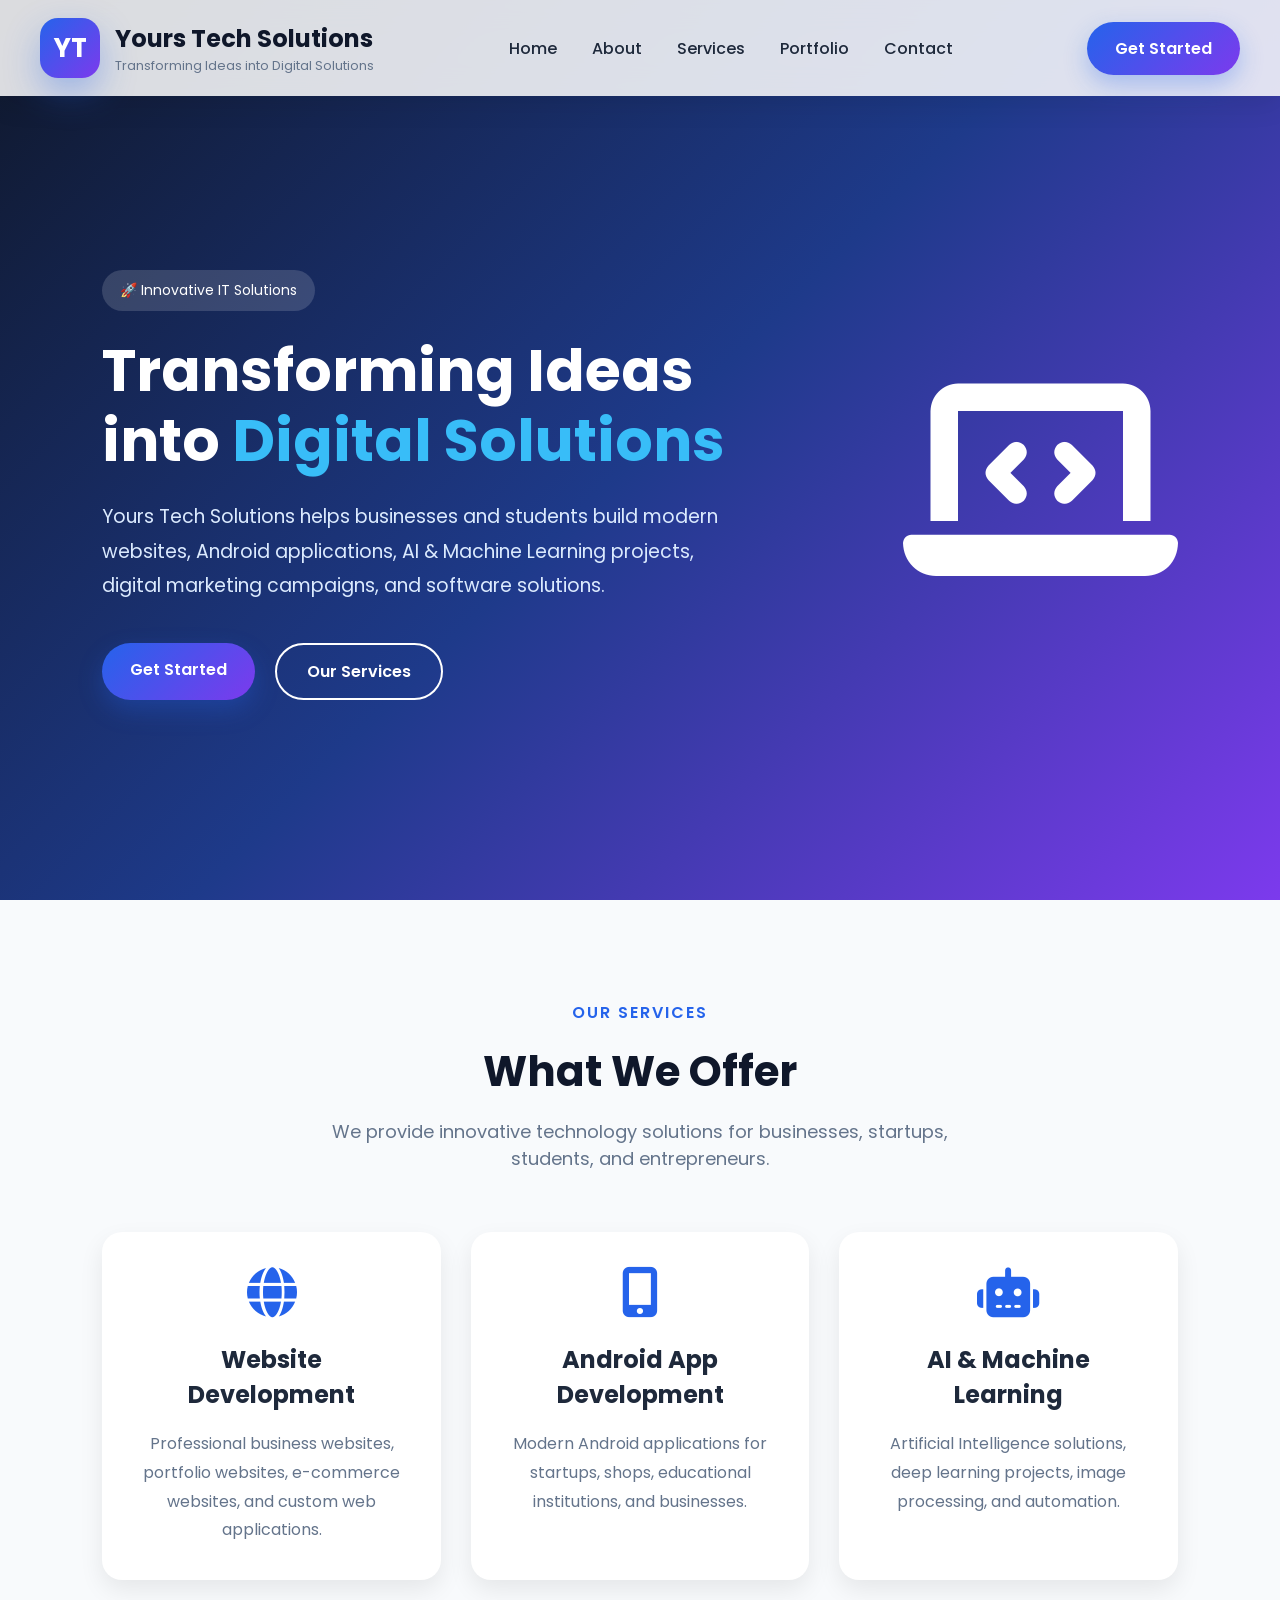
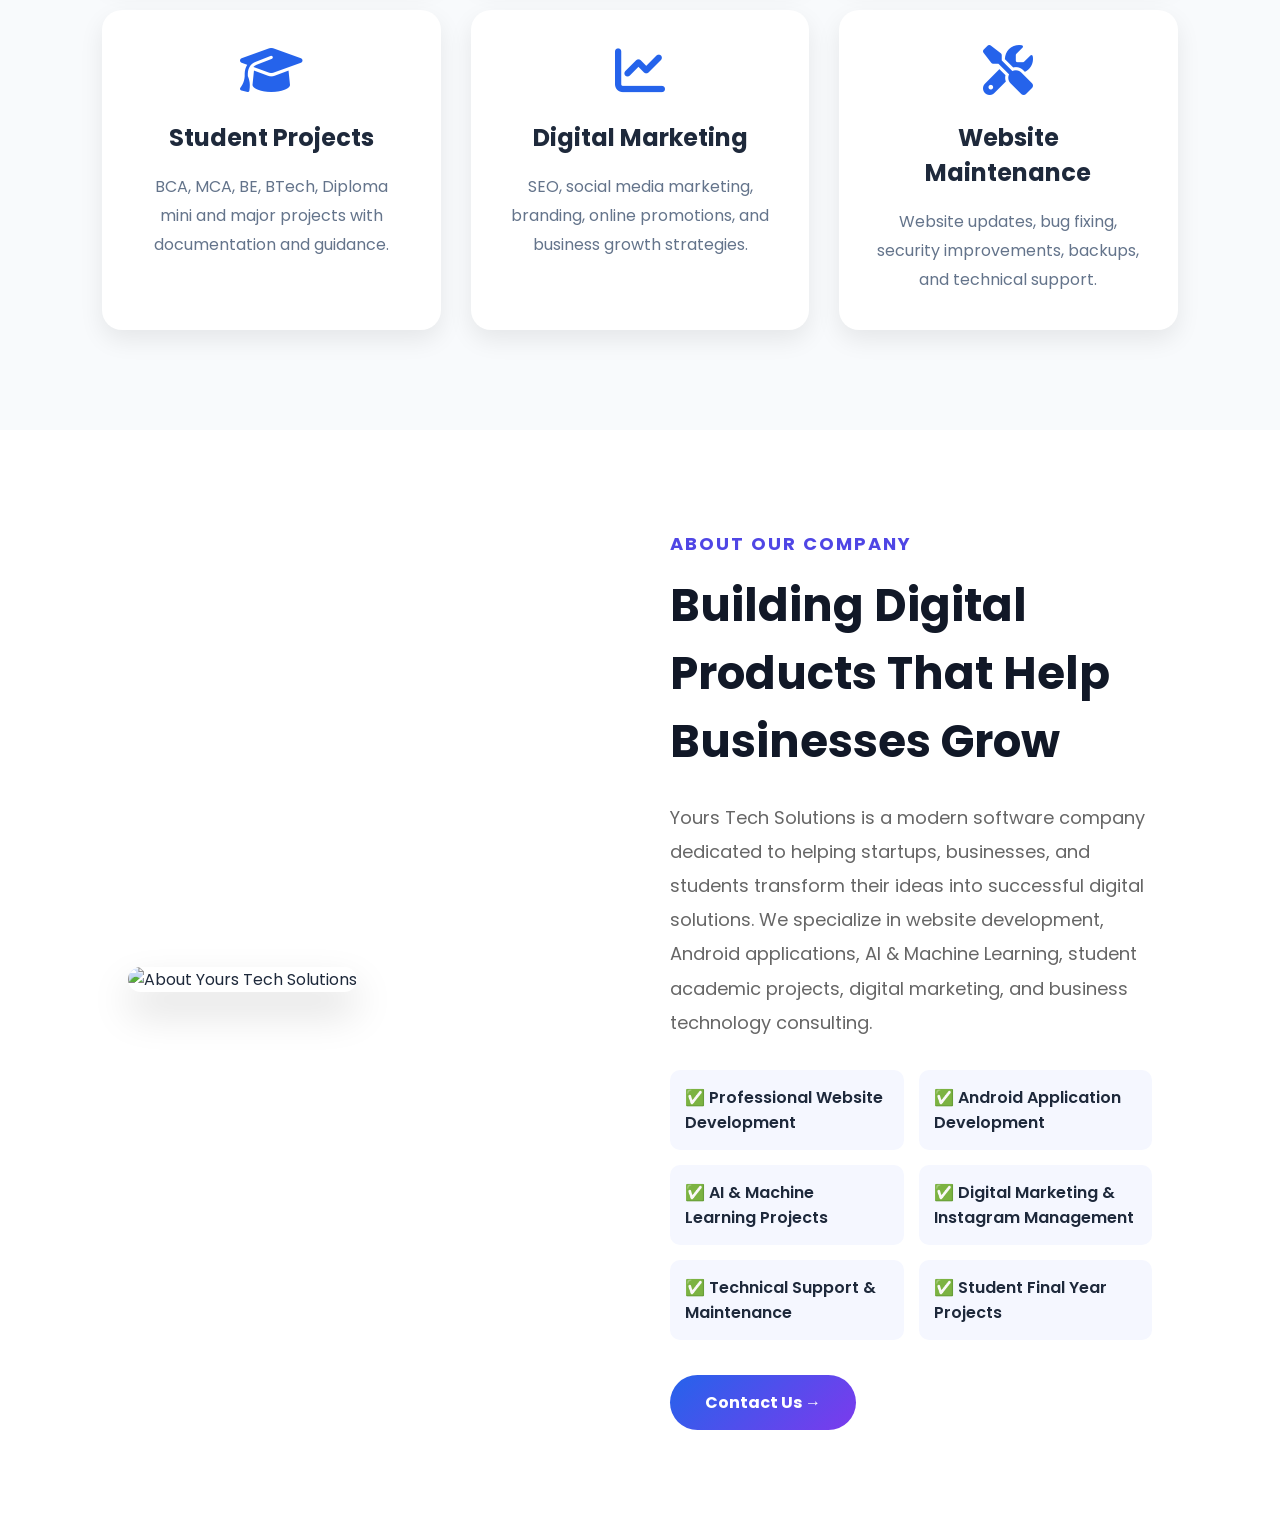
==== index.html @ 66b5dcfd "Remove incorrect assets and images files" ====
<!DOCTYPE html>
<html lang="en">

<head>

<meta charset="UTF-8">

<meta name="viewport" content="width=device-width, initial-scale=1.0">

<title>Yours Tech Solutions | Transforming Ideas into Digital Solutions</title>

<link rel="stylesheet" href="css/style.css">
<link rel="stylesheet" href="css/responsive.css">
<link rel="stylesheet" href="css/animations.css">

<link rel="preconnect" href="https://fonts.googleapis.com">
<link rel="preconnect" href="https://fonts.gstatic.com" crossorigin>

<link href="https://fonts.googleapis.com/css2?family=Poppins:wght@300;400;500;600;700;800&display=swap" rel="stylesheet">
<link rel="stylesheet" href="https://cdnjs.cloudflare.com/ajax/libs/font-awesome/6.7.2/css/all.min.css">

</head>

<body>

<header>

<nav class="navbar">

<div class="logo">

<div class="logo-icon">

YT

</div>

<div class="logo-text">

<h2>Yours Tech Solutions</h2>

<p>Transforming Ideas into Digital Solutions</p>

</div>

</div>

<ul class="nav-links">

<li><a href="#">Home</a></li>

<li><a href="about.html">About</a></li>

<li><a href="services.html">Services</a></li>

<li><a href="portfolio.html">Portfolio</a></li>

<li><a href="contact.html">Contact</a></li>

</ul>

<a href="contact.html" class="btn-primary">

Get Started

</a>

</nav>

</header>
<section class="hero">

    <div class="hero-content">

        <span class="hero-tag">
            🚀 Innovative IT Solutions
        </span>

        <h1>
            Transforming Ideas into
            <span>Digital Solutions</span>
        </h1>

        <p>
            Yours Tech Solutions helps businesses and students
            build modern websites, Android applications,
            AI & Machine Learning projects,
            digital marketing campaigns,
            and software solutions.
        </p>

        <div class="hero-buttons">

            <a href="contact.html" class="btn-primary">
                Get Started
            </a>

            <a href="services.html" class="btn-secondary">
                Our Services
            </a>

        </div>

    </div>

    <div class="hero-image">

        <i class="fa-solid fa-laptop-code"></i>

    </div>

</section>
<!-- ================= SERVICES ================= -->

<section class="services">

    <div class="section-title">

        <span>OUR SERVICES</span>

        <h2>What We Offer</h2>

        <p>
            We provide innovative technology solutions for businesses,
            startups, students, and entrepreneurs.
        </p>

    </div>

    <div class="service-container">

        <div class="service-card">
            <i class="fa-solid fa-globe"></i>
            <h3>Website Development</h3>
            <p>Professional business websites, portfolio websites, e-commerce websites, and custom web applications.</p>
        </div>

        <div class="service-card">
            <i class="fa-solid fa-mobile-screen-button"></i>
            <h3>Android App Development</h3>
            <p>Modern Android applications for startups, shops, educational institutions, and businesses.</p>
        </div>

        <div class="service-card">
            <i class="fa-solid fa-robot"></i>
            <h3>AI & Machine Learning</h3>
            <p>Artificial Intelligence solutions, deep learning projects, image processing, and automation.</p>
        </div>

        <div class="service-card">
            <i class="fa-solid fa-graduation-cap"></i>
            <h3>Student Projects</h3>
            <p>BCA, MCA, BE, BTech, Diploma mini and major projects with documentation and guidance.</p>
        </div>

        <div class="service-card">
            <i class="fa-solid fa-chart-line"></i>
            <h3>Digital Marketing</h3>
            <p>SEO, social media marketing, branding, online promotions, and business growth strategies.</p>
        </div>

        <div class="service-card">
            <i class="fa-solid fa-screwdriver-wrench"></i>
            <h3>Website Maintenance</h3>
            <p>Website updates, bug fixing, security improvements, backups, and technical support.</p>
        </div>

    </div>

</section>
<!-- ================= ABOUT ================= -->

<!-- ================= ABOUT SECTION ================= -->

<section class="about">

    <div class="container">

        <div class="about-image">

            <img src="https://images.unsplash.com/photo-1516321318423-f06f85e504b3?w=700" alt="About Yours Tech Solutions">

        </div>

        <div class="about-content">

            <h5>ABOUT OUR COMPANY</h5>

            <h2>Building Digital Products That Help Businesses Grow</h2>

            <p>

                Yours Tech Solutions is a modern software company dedicated to helping startups,

                businesses, and students transform their ideas into successful digital solutions.

                We specialize in website development, Android applications, AI & Machine Learning,

                student academic projects, digital marketing, and business technology consulting.

            </p>

            <div class="about-features">

                <div class="feature">

                    ✅ Professional Website Development

                </div>

                <div class="feature">

                    ✅ Android Application Development

                </div>

                <div class="feature">

                    ✅ AI & Machine Learning Projects

                </div>

                <div class="feature">

                    ✅ Digital Marketing & Instagram Management

                </div>

                <div class="feature">

                    ✅ Technical Support & Maintenance

                </div>

                <div class="feature">

                    ✅ Student Final Year Projects

                </div>

            </div>

            <a href="contact.html" class="about-btn">Contact Us →</a>

        </div>

    </div>

</section>

</body>

</html>
---- css/style.css ----
/* ===========================
   GOOGLE FONT & RESET
=========================== */

*{
    margin:0;
    padding:0;
    box-sizing:border-box;
}

html{
    scroll-behavior:smooth;
}

body{
    font-family:'Poppins',sans-serif;
    background:#f8fafc;
    color:#1e293b;
}

/* ===========================
      NAVBAR
=========================== */

header{
    width:100%;
    position:fixed;
    top:0;
    left:0;
    z-index:1000;
    background:rgba(255,255,255,.85);
    backdrop-filter:blur(15px);
    box-shadow:0 10px 25px rgba(0,0,0,.08);
}

.navbar{

    max-width:1300px;

    margin:auto;

    display:flex;

    justify-content:space-between;

    align-items:center;

    padding:18px 40px;
}

/* ===========================
      LOGO
=========================== */

.logo{

display:flex;

align-items:center;

gap:15px;

}

.logo-icon{

width:60px;

height:60px;

border-radius:18px;

background:linear-gradient(135deg,#2563eb,#7c3aed);

display:flex;

justify-content:center;

align-items:center;

font-size:26px;

font-weight:700;

color:#fff;

box-shadow:0 15px 35px rgba(37,99,235,.35);

}

.logo-text h2{

font-size:24px;

font-weight:700;

color:#0f172a;

}

.logo-text p{

font-size:13px;

color:#64748b;

}

/* ===========================
     MENU
=========================== */

.nav-links{

display:flex;

list-style:none;

gap:35px;

}

.nav-links a{

text-decoration:none;

font-size:16px;

font-weight:500;

color:#1e293b;

transition:.3s;

}

.nav-links a:hover{

color:#2563eb;

}

/* ===========================
      BUTTON
=========================== */

.btn-primary{

padding:14px 28px;

background:linear-gradient(135deg,#2563eb,#7c3aed);

color:#fff;

text-decoration:none;

border-radius:50px;

font-weight:600;

transition:.4s;

box-shadow:0 10px 25px rgba(37,99,235,.3);

}

.btn-primary:hover{

transform:translateY(-3px);

box-shadow:0 18px 35px rgba(37,99,235,.45);

}

/* ===========================
   HERO PLACEHOLDER
=========================== */

.hero{

height:100vh;

display:flex;

justify-content:center;

align-items:center;

}
/* ===========================
   HERO SECTION
=========================== */

.hero{

min-height:100vh;

display:flex;

justify-content:space-between;

align-items:center;

padding:150px 8% 80px;

background:linear-gradient(135deg,#0f172a,#1e3a8a,#7c3aed);

color:white;

}

.hero-content{

max-width:650px;

}

.hero-tag{

display:inline-block;

padding:10px 18px;

background:rgba(255,255,255,.15);

border-radius:30px;

margin-bottom:25px;

font-size:14px;

}

.hero h1{

font-size:58px;

line-height:1.2;

margin-bottom:25px;

}

.hero h1 span{

color:#38bdf8;

}

.hero p{

font-size:19px;

line-height:1.8;

margin-bottom:40px;

color:#dbeafe;

}

.hero-buttons{

display:flex;

gap:20px;

}

.btn-secondary{

padding:14px 30px;

border:2px solid white;

border-radius:50px;

text-decoration:none;

color:white;

font-weight:600;

transition:.3s;

}

.btn-secondary:hover{

background:white;

color:#1e3a8a;

}

.hero-image{

font-size:220px;

color:white;

animation:float 4s ease-in-out infinite;

}

@keyframes float{

0%{

transform:translateY(0);

}

50%{

transform:translateY(-20px);

}

100%{

transform:translateY(0);

}

}
/* ===========================
   SERVICES SECTION
=========================== */

.services{
    padding:100px 8%;
    background:#f8fafc;
}

.section-title{
    text-align:center;
    margin-bottom:60px;
}

.section-title span{
    color:#2563eb;
    font-weight:600;
    letter-spacing:2px;
}

.section-title h2{
    font-size:42px;
    margin:15px 0;
    color:#0f172a;
}

.section-title p{
    max-width:700px;
    margin:auto;
    color:#64748b;
    font-size:18px;
}

.service-container{
    display:grid;
    grid-template-columns:repeat(auto-fit,minmax(320px,1fr));
    gap:30px;
}

.service-card{

    background:white;

    border-radius:20px;

    padding:35px;

    text-align:center;

    transition:.4s;

    box-shadow:0 10px 25px rgba(0,0,0,.08);

}

.service-card:hover{

    transform:translateY(-12px);

    box-shadow:0 20px 40px rgba(37,99,235,.2);

}

.service-card i{

    font-size:50px;

    color:#2563eb;

    margin-bottom:25px;

}

.service-card h3{

    margin-bottom:18px;

    font-size:24px;

}

.service-card p{

    color:#64748b;

    line-height:1.8;

}
/* ===========================
   ABOUT SECTION
=========================== */

/* ===========================
   ABOUT SECTION
=========================== */

.about{

    padding:100px 10%;

    background:#ffffff;

}

.about .container{

    display:flex;

    align-items:center;

    justify-content:space-between;

    gap:60px;

    flex-wrap:wrap;

}

.about-image{

    flex:1;

}

.about-image img{

    width:100%;

    border-radius:20px;

    box-shadow:0 20px 40px rgba(0,0,0,.15);

}

.about-content{

    flex:1;

}

.about-content h5{

    color:#4F46E5;

    font-size:18px;

    letter-spacing:2px;

    margin-bottom:15px;

}

.about-content h2{

    font-size:45px;

    color:#111827;

    margin-bottom:25px;

}

.about-content p{

    color:#666;

    line-height:1.9;

    font-size:18px;

    margin-bottom:30px;

}

.about-features{

    display:grid;

    grid-template-columns:repeat(2,1fr);

    gap:15px;

    margin-bottom:35px;

}

.feature{

    background:#F5F7FF;

    padding:15px;

    border-radius:10px;

    font-weight:600;

}

.about-btn{

    display:inline-block;

    padding:15px 35px;

    background:linear-gradient(135deg,#2563EB,#7C3AED);

    color:white;

    text-decoration:none;

    border-radius:40px;

    font-weight:bold;

    transition:.4s;

}

.about-btn:hover{

    transform:translateY(-5px);

    box-shadow:0 15px 30px rgba(37,99,235,.3);

}
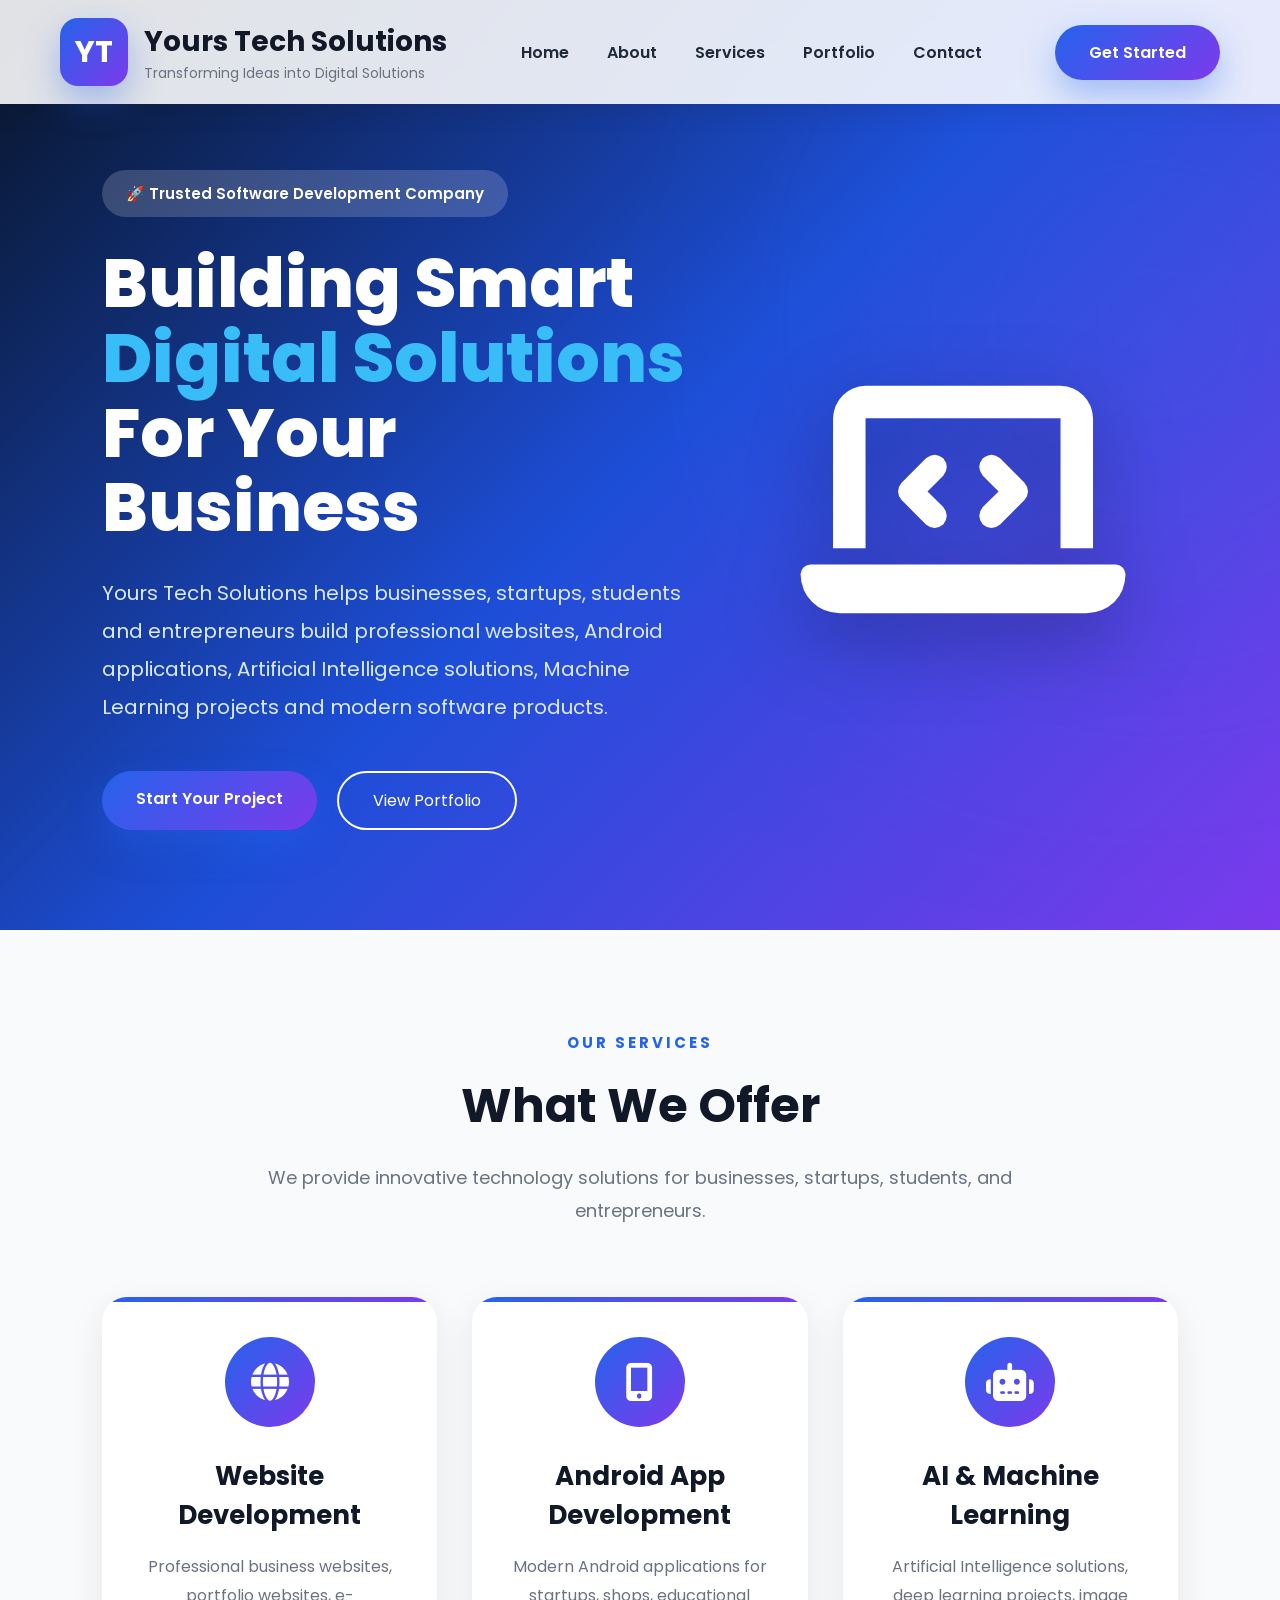
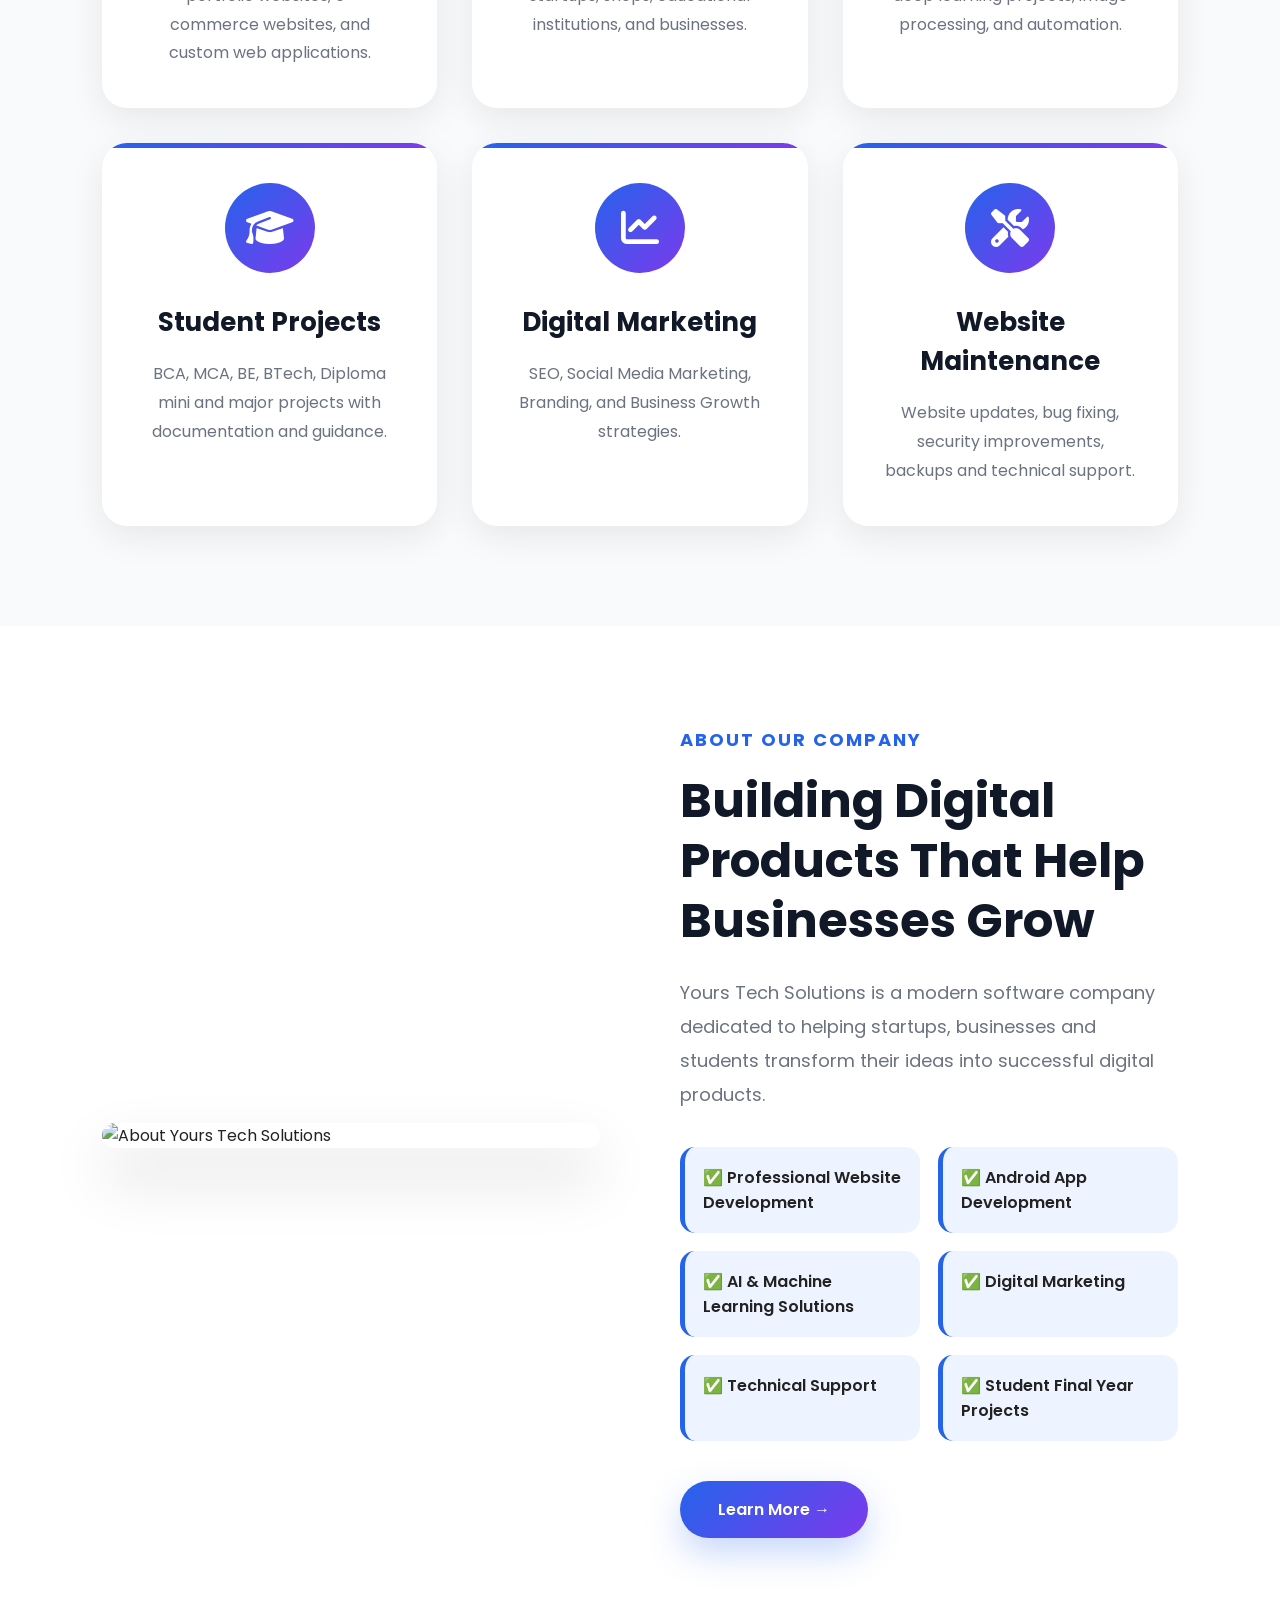
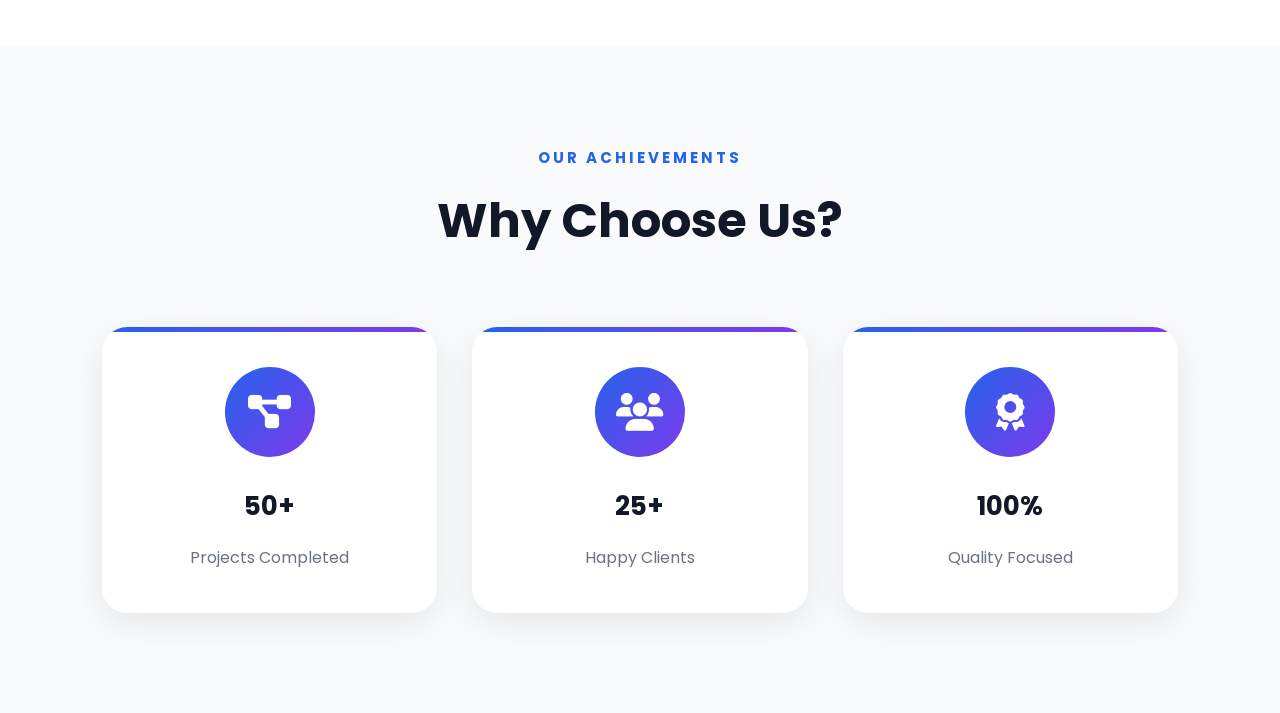
==== commit 6acd99e9: "Update website design pages and images" ====
--- a/index.html
+++ b/index.html
@@ -3,21 +3,22 @@
 
 <head>
 
-<meta charset="UTF-8">
-
-<meta name="viewport" content="width=device-width, initial-scale=1.0">
-
-<title>Yours Tech Solutions | Transforming Ideas into Digital Solutions</title>
-
-<link rel="stylesheet" href="css/style.css">
-<link rel="stylesheet" href="css/responsive.css">
-<link rel="stylesheet" href="css/animations.css">
-
-<link rel="preconnect" href="https://fonts.googleapis.com">
-<link rel="preconnect" href="https://fonts.gstatic.com" crossorigin>
-
-<link href="https://fonts.googleapis.com/css2?family=Poppins:wght@300;400;500;600;700;800&display=swap" rel="stylesheet">
-<link rel="stylesheet" href="https://cdnjs.cloudflare.com/ajax/libs/font-awesome/6.7.2/css/all.min.css">
+    <meta charset="UTF-8">
+    <meta name="viewport" content="width=device-width, initial-scale=1.0">
+
+    <title>Yours Tech Solutions | Transforming Ideas into Digital Solutions</title>
+
+    <link rel="stylesheet" href="css/style.css">
+    <link rel="stylesheet" href="css/responsive.css">
+    <link rel="stylesheet" href="css/animations.css">
+
+    <link rel="preconnect" href="https://fonts.googleapis.com">
+    <link rel="preconnect" href="https://fonts.gstatic.com" crossorigin>
+
+    <link href="https://fonts.googleapis.com/css2?family=Poppins:wght@300;400;500;600;700;800&display=swap" rel="stylesheet">
+
+    <link rel="stylesheet"
+        href="https://cdnjs.cloudflare.com/ajax/libs/font-awesome/6.7.2/css/all.min.css">
 
 </head>
 
@@ -30,84 +31,85 @@
 <div class="logo">
 
 <div class="logo-icon">
-
 YT
-
 </div>
 
 <div class="logo-text">
-
 <h2>Yours Tech Solutions</h2>
-
 <p>Transforming Ideas into Digital Solutions</p>
-
 </div>
 
 </div>
 
 <ul class="nav-links">
 
-<li><a href="#">Home</a></li>
-
+<li><a href="index.html">Home</a></li>
 <li><a href="about.html">About</a></li>
-
 <li><a href="services.html">Services</a></li>
-
 <li><a href="portfolio.html">Portfolio</a></li>
-
 <li><a href="contact.html">Contact</a></li>
 
 </ul>
 
 <a href="contact.html" class="btn-primary">
-
 Get Started
-
 </a>
 
 </nav>
 
 </header>
+
+<!-- ================= HERO SECTION ================= -->
+
 <section class="hero">
 
-    <div class="hero-content">
-
-        <span class="hero-tag">
-            🚀 Innovative IT Solutions
-        </span>
-
-        <h1>
-            Transforming Ideas into
-            <span>Digital Solutions</span>
-        </h1>
-
-        <p>
-            Yours Tech Solutions helps businesses and students
-            build modern websites, Android applications,
-            AI & Machine Learning projects,
-            digital marketing campaigns,
-            and software solutions.
-        </p>
-
-        <div class="hero-buttons">
-
-            <a href="contact.html" class="btn-primary">
-                Get Started
-            </a>
-
-            <a href="services.html" class="btn-secondary">
-                Our Services
-            </a>
-
-        </div>
-
-    </div>
-
-    <div class="hero-image">
-
-        <i class="fa-solid fa-laptop-code"></i>
-
-    </div>
+<div class="hero-content">
+
+<span class="hero-tag">
+🚀 Trusted Software Development Company
+</span>
+
+<h1>
+
+Building Smart
+<span>Digital Solutions</span>
+
+For Your Business
+
+</h1>
+
+<p>
+
+Yours Tech Solutions helps businesses, startups,
+students and entrepreneurs build professional websites,
+Android applications, Artificial Intelligence solutions,
+Machine Learning projects and modern software products.
+
+</p>
+
+<div class="hero-buttons">
+
+<a href="contact.html" class="btn-primary">
+
+Start Your Project
+
+</a>
+
+<a href="portfolio.html" class="btn-secondary">
+
+View Portfolio
+
+</a>
+
+</div>
+
+</div>
+
+<div class="hero-image">
+
+<i class="fa-solid fa-laptop-code"></i>
+
+</div>
 
 </section>
 <!-- ================= SERVICES ================= -->
@@ -156,29 +158,29 @@
         <div class="service-card">
             <i class="fa-solid fa-chart-line"></i>
             <h3>Digital Marketing</h3>
-            <p>SEO, social media marketing, branding, online promotions, and business growth strategies.</p>
+            <p>SEO, Social Media Marketing, Branding, and Business Growth strategies.</p>
         </div>
 
         <div class="service-card">
             <i class="fa-solid fa-screwdriver-wrench"></i>
             <h3>Website Maintenance</h3>
-            <p>Website updates, bug fixing, security improvements, backups, and technical support.</p>
-        </div>
-
-    </div>
-
-</section>
+            <p>Website updates, bug fixing, security improvements, backups and technical support.</p>
+        </div>
+
+    </div>
+
+</section>
+
 <!-- ================= ABOUT ================= -->
 
-<!-- ================= ABOUT SECTION ================= -->
-
 <section class="about">
 
     <div class="container">
 
         <div class="about-image">
 
-            <img src="https://images.unsplash.com/photo-1516321318423-f06f85e504b3?w=700" alt="About Yours Tech Solutions">
+            <img src="https://images.unsplash.com/photo-1516321318423-f06f85e504b3?w=700"
+                alt="About Yours Tech Solutions">
 
         </div>
 
@@ -190,64 +192,65 @@
 
             <p>
 
-                Yours Tech Solutions is a modern software company dedicated to helping startups,
-
-                businesses, and students transform their ideas into successful digital solutions.
-
-                We specialize in website development, Android applications, AI & Machine Learning,
-
-                student academic projects, digital marketing, and business technology consulting.
+                Yours Tech Solutions is a modern software company dedicated
+                to helping startups, businesses and students transform
+                their ideas into successful digital products.
 
             </p>
 
             <div class="about-features">
 
-                <div class="feature">
-
-                    ✅ Professional Website Development
-
-                </div>
-
-                <div class="feature">
-
-                    ✅ Android Application Development
-
-                </div>
-
-                <div class="feature">
-
-                    ✅ AI & Machine Learning Projects
-
-                </div>
-
-                <div class="feature">
-
-                    ✅ Digital Marketing & Instagram Management
-
-                </div>
-
-                <div class="feature">
-
-                    ✅ Technical Support & Maintenance
-
-                </div>
-
-                <div class="feature">
-
-                    ✅ Student Final Year Projects
-
-                </div>
+                <div class="feature">✅ Professional Website Development</div>
+                <div class="feature">✅ Android App Development</div>
+                <div class="feature">✅ AI & Machine Learning Solutions</div>
+                <div class="feature">✅ Digital Marketing</div>
+                <div class="feature">✅ Technical Support</div>
+                <div class="feature">✅ Student Final Year Projects</div>
 
             </div>
 
-            <a href="contact.html" class="about-btn">Contact Us →</a>
-
-        </div>
-
-    </div>
-
-</section>
-
-</body>
-
-</html>+            <a href="about.html" class="about-btn">
+                Learn More →
+            </a>
+
+        </div>
+
+    </div>
+
+</section>
+
+<!-- ================= STATS ================= -->
+
+<section class="services">
+
+    <div class="section-title">
+
+        <span>OUR ACHIEVEMENTS</span>
+
+        <h2>Why Choose Us?</h2>
+
+    </div>
+
+    <div class="service-container">
+
+        <div class="service-card">
+            <i class="fa-solid fa-diagram-project"></i>
+            <h3>50+</h3>
+            <p>Projects Completed</p>
+        </div>
+
+        <div class="service-card">
+            <i class="fa-solid fa-users"></i>
+            <h3>25+</h3>
+            <p>Happy Clients</p>
+        </div>
+
+        <div class="service-card">
+            <i class="fa-solid fa-award"></i>
+            <h3>100%</h3>
+            <p>Quality Focused</p>
+        </div>
+
+    </div>
+
+</section>
--- a/css/style.css
+++ b/css/style.css
@@ -1,6 +1,13 @@
-/* ===========================
-   GOOGLE FONT & RESET
-=========================== */
+/*====================================================
+  YOURS TECH SOLUTIONS
+  PREMIUM WEBSITE CSS
+  PART 1 - RESET | NAVBAR | HERO
+====================================================*/
+
+/* Google Font */
+@import url('https://fonts.googleapis.com/css2?family=Poppins:wght@300;400;500;600;700;800&display=swap');
+
+/* Reset */
 
 *{
     margin:0;
@@ -13,539 +20,1588 @@
 }
 
 body{
+
     font-family:'Poppins',sans-serif;
-    background:#f8fafc;
-    color:#1e293b;
-}
-
-/* ===========================
-      NAVBAR
-=========================== */
+    background:#f5f7fb;
+    color:#222;
+    overflow-x:hidden;
+
+}
+
+img{
+    max-width:100%;
+    display:block;
+}
+
+a{
+    text-decoration:none;
+}
+
+ul{
+    list-style:none;
+}
+
+/*====================================================
+HEADER
+====================================================*/
 
 header{
-    width:100%;
+
     position:fixed;
     top:0;
     left:0;
-    z-index:1000;
-    background:rgba(255,255,255,.85);
-    backdrop-filter:blur(15px);
-    box-shadow:0 10px 25px rgba(0,0,0,.08);
-}
+    width:100%;
+    z-index:999;
+
+    background:rgba(255,255,255,.88);
+
+    backdrop-filter:blur(18px);
+
+    box-shadow:0 8px 25px rgba(0,0,0,.08);
+
+}
+
+/*====================================================
+NAVBAR
+====================================================*/
 
 .navbar{
 
-    max-width:1300px;
+    max-width:1350px;
 
     margin:auto;
 
+    padding:18px 60px;
+
     display:flex;
 
     justify-content:space-between;
 
     align-items:center;
 
-    padding:18px 40px;
-}
-
-/* ===========================
-      LOGO
-=========================== */
+}
+
+/* Logo */
 
 .logo{
 
-display:flex;
-
-align-items:center;
-
-gap:15px;
+    display:flex;
+
+    align-items:center;
+
+    gap:16px;
 
 }
 
 .logo-icon{
 
-width:60px;
-
-height:60px;
-
-border-radius:18px;
-
-background:linear-gradient(135deg,#2563eb,#7c3aed);
-
-display:flex;
-
-justify-content:center;
-
-align-items:center;
-
-font-size:26px;
-
-font-weight:700;
-
-color:#fff;
-
-box-shadow:0 15px 35px rgba(37,99,235,.35);
+    width:68px;
+
+    height:68px;
+
+    border-radius:18px;
+
+    display:flex;
+
+    justify-content:center;
+
+    align-items:center;
+
+    color:white;
+
+    font-size:30px;
+
+    font-weight:bold;
+
+    background:linear-gradient(135deg,#2563eb,#7c3aed);
+
+    box-shadow:0 15px 35px rgba(37,99,235,.35);
 
 }
 
 .logo-text h2{
 
-font-size:24px;
-
-font-weight:700;
-
-color:#0f172a;
+    font-size:28px;
+
+    color:#111827;
+
+    font-weight:700;
 
 }
 
 .logo-text p{
 
-font-size:13px;
-
-color:#64748b;
-
-}
-
-/* ===========================
-     MENU
-=========================== */
+    color:#6b7280;
+
+    font-size:14px;
+
+}
+
+/* Menu */
 
 .nav-links{
 
-display:flex;
-
-list-style:none;
-
-gap:35px;
+    display:flex;
+
+    gap:38px;
 
 }
 
 .nav-links a{
 
-text-decoration:none;
-
-font-size:16px;
-
-font-weight:500;
-
-color:#1e293b;
-
-transition:.3s;
+    color:#1f2937;
+
+    font-weight:600;
+
+    transition:.35s;
+
+    position:relative;
+
+}
+
+.nav-links a::after{
+
+    content:"";
+
+    position:absolute;
+
+    left:0;
+
+    bottom:-8px;
+
+    width:0;
+
+    height:3px;
+
+    background:#2563eb;
+
+    transition:.35s;
 
 }
 
 .nav-links a:hover{
 
-color:#2563eb;
-
-}
-
-/* ===========================
-      BUTTON
-=========================== */
+    color:#2563eb;
+
+}
+
+.nav-links a:hover::after{
+
+    width:100%;
+
+}
+
+/*====================================================
+BUTTONS
+====================================================*/
 
 .btn-primary{
 
-padding:14px 28px;
-
-background:linear-gradient(135deg,#2563eb,#7c3aed);
-
-color:#fff;
-
-text-decoration:none;
-
-border-radius:50px;
-
-font-weight:600;
-
-transition:.4s;
-
-box-shadow:0 10px 25px rgba(37,99,235,.3);
+    display:inline-block;
+
+    padding:15px 34px;
+
+    border-radius:50px;
+
+    background:linear-gradient(135deg,#2563eb,#7c3aed);
+
+    color:white;
+
+    font-weight:600;
+
+    transition:.4s;
+
+    box-shadow:0 15px 35px rgba(37,99,235,.35);
 
 }
 
 .btn-primary:hover{
 
-transform:translateY(-3px);
-
-box-shadow:0 18px 35px rgba(37,99,235,.45);
-
-}
-
-/* ===========================
-   HERO PLACEHOLDER
-=========================== */
+    transform:translateY(-5px);
+
+    box-shadow:0 20px 45px rgba(37,99,235,.45);
+
+}
+
+.btn-secondary{
+
+    display:inline-block;
+
+    padding:15px 34px;
+
+    border:2px solid white;
+
+    color:white;
+
+    border-radius:50px;
+
+    transition:.4s;
+
+}
+
+.btn-secondary:hover{
+
+    background:white;
+
+    color:#2563eb;
+
+}
+
+/*====================================================
+HERO
+====================================================*/
 
 .hero{
 
-height:100vh;
-
-display:flex;
-
-justify-content:center;
-
-align-items:center;
-
-}
-/* ===========================
-   HERO SECTION
-=========================== */
+    min-height:100vh;
+
+    padding:170px 8% 100px;
+
+    display:flex;
+
+    justify-content:space-between;
+
+    align-items:center;
+
+    background:linear-gradient(135deg,#081426,#1d4ed8,#7c3aed);
+
+    color:white;
+
+}
+
+.hero-content{
+
+    width:55%;
+
+}
+
+.hero-tag{
+
+    display:inline-block;
+
+    padding:12px 24px;
+
+    border-radius:50px;
+
+    background:rgba(255,255,255,.18);
+
+    margin-bottom:30px;
+
+    font-size:15px;
+
+    font-weight:600;
+
+}
+
+.hero h1{
+
+    font-size:68px;
+
+    line-height:1.1;
+
+    margin-bottom:28px;
+
+    font-weight:800;
+
+}
+
+.hero h1 span{
+
+    color:#38bdf8;
+
+}
+
+.hero p{
+
+    font-size:20px;
+
+    line-height:1.9;
+
+    color:#dbeafe;
+
+    margin-bottom:45px;
+
+}
+
+.hero-buttons{
+
+    display:flex;
+
+    gap:20px;
+
+    flex-wrap:wrap;
+
+}
+
+.hero-image{
+
+    width:40%;
+
+    display:flex;
+
+    justify-content:center;
+
+    align-items:center;
+
+}
+
+.hero-image i{
+
+    font-size:260px;
+
+    color:white;
+
+    animation:float 4s ease-in-out infinite;
+
+    filter:drop-shadow(0 25px 40px rgba(0,0,0,.3));
+
+}
+
+@keyframes float{
+
+    0%{
+
+        transform:translateY(0px);
+
+    }
+
+    50%{
+
+        transform:translateY(-18px);
+
+    }
+
+    100%{
+
+        transform:translateY(0px);
+
+    }
+
+}
+
+/* Hero Background Glow */
+
+.hero::before{
+
+    content:"";
+
+    position:absolute;
+
+    width:450px;
+
+    height:450px;
+
+    background:#3b82f6;
+
+    border-radius:50%;
+
+    filter:blur(180px);
+
+    opacity:.25;
+
+    top:100px;
+
+    right:-100px;
+
+}
 
 .hero{
 
-min-height:100vh;
-
-display:flex;
-
-justify-content:space-between;
-
-align-items:center;
-
-padding:150px 8% 80px;
-
-background:linear-gradient(135deg,#0f172a,#1e3a8a,#7c3aed);
-
-color:white;
-
-}
-
-.hero-content{
-
-max-width:650px;
-
-}
-
-.hero-tag{
-
-display:inline-block;
-
-padding:10px 18px;
-
-background:rgba(255,255,255,.15);
-
-border-radius:30px;
-
-margin-bottom:25px;
-
-font-size:14px;
-
-}
-
-.hero h1{
-
-font-size:58px;
-
-line-height:1.2;
-
-margin-bottom:25px;
-
-}
-
-.hero h1 span{
-
-color:#38bdf8;
-
-}
-
-.hero p{
-
-font-size:19px;
-
-line-height:1.8;
-
-margin-bottom:40px;
-
-color:#dbeafe;
-
-}
-
-.hero-buttons{
-
-display:flex;
-
-gap:20px;
-
-}
-
-.btn-secondary{
-
-padding:14px 30px;
-
-border:2px solid white;
-
-border-radius:50px;
-
-text-decoration:none;
-
-color:white;
-
-font-weight:600;
-
-transition:.3s;
-
-}
-
-.btn-secondary:hover{
-
-background:white;
-
-color:#1e3a8a;
-
-}
-
+    position:relative;
+
+    overflow:hidden;
+
+}
+
+.hero-content,
 .hero-image{
 
-font-size:220px;
-
-color:white;
-
-animation:float 4s ease-in-out infinite;
-
-}
-
-@keyframes float{
-
-0%{
-
-transform:translateY(0);
-
-}
-
-50%{
-
-transform:translateY(-20px);
-
-}
-
-100%{
-
-transform:translateY(0);
-
-}
-
-}
-/* ===========================
-   SERVICES SECTION
-=========================== */
+    position:relative;
+
+    z-index:2;
+
+}
+/*====================================================
+PART 2 - SERVICES
+====================================================*/
+
+section{
+    padding:100px 8%;
+}
 
 .services{
-    padding:100px 8%;
     background:#f8fafc;
 }
 
 .section-title{
     text-align:center;
-    margin-bottom:60px;
+    margin-bottom:70px;
 }
 
 .section-title span{
+
     color:#2563eb;
+
+    font-size:15px;
+
+    font-weight:700;
+
+    letter-spacing:3px;
+
+    text-transform:uppercase;
+
+}
+
+.section-title h2{
+
+    font-size:48px;
+
+    margin-top:15px;
+
+    margin-bottom:20px;
+
+    color:#111827;
+
+    font-weight:700;
+
+}
+
+.section-title p{
+
+    max-width:750px;
+
+    margin:auto;
+
+    color:#6b7280;
+
+    font-size:18px;
+
+    line-height:1.8;
+
+}
+
+.service-container{
+
+    display:grid;
+
+    grid-template-columns:repeat(auto-fit,minmax(320px,1fr));
+
+    gap:35px;
+
+}
+
+.service-card{
+
+    background:white;
+
+    padding:40px;
+
+    border-radius:25px;
+
+    text-align:center;
+
+    transition:.45s;
+
+    position:relative;
+
+    overflow:hidden;
+
+    box-shadow:0 10px 35px rgba(0,0,0,.08);
+
+}
+
+.service-card::before{
+
+    content:"";
+
+    position:absolute;
+
+    top:0;
+
+    left:0;
+
+    width:100%;
+
+    height:5px;
+
+    background:linear-gradient(90deg,#2563eb,#7c3aed);
+
+}
+
+.service-card:hover{
+
+    transform:translateY(-15px);
+
+    box-shadow:0 25px 50px rgba(37,99,235,.20);
+
+}
+
+.service-card i{
+
+    width:90px;
+
+    height:90px;
+
+    line-height:90px;
+
+    border-radius:50%;
+
+    background:linear-gradient(135deg,#2563eb,#7c3aed);
+
+    color:white;
+
+    font-size:38px;
+
+    margin-bottom:30px;
+
+    transition:.4s;
+
+}
+
+.service-card:hover i{
+
+    transform:rotate(360deg) scale(1.1);
+
+}
+
+.service-card h3{
+
+    font-size:26px;
+
+    margin-bottom:18px;
+
+    color:#111827;
+
+}
+
+.service-card p{
+
+    color:#6b7280;
+
+    line-height:1.8;
+
+    font-size:16px;
+
+}
+
+/*====================================================
+ABOUT
+====================================================*/
+
+.about{
+
+    background:white;
+
+}
+
+.container{
+
+    display:flex;
+
+    justify-content:space-between;
+
+    align-items:center;
+
+    gap:80px;
+
+    flex-wrap:wrap;
+
+}
+
+.about-image{
+
+    flex:1;
+
+}
+
+.about-image img{
+
+    width:100%;
+
+    border-radius:25px;
+
+    box-shadow:0 30px 60px rgba(0,0,0,.15);
+
+    transition:.5s;
+
+}
+
+.about-image img:hover{
+
+    transform:scale(1.03);
+
+}
+
+.about-content{
+
+    flex:1;
+
+}
+
+.about-content h5{
+
+    color:#2563eb;
+
+    font-size:18px;
+
+    margin-bottom:18px;
+
+    letter-spacing:2px;
+
+}
+
+.about-content h2{
+
+    font-size:48px;
+
+    line-height:1.25;
+
+    color:#111827;
+
+    margin-bottom:25px;
+
+}
+
+.about-content p{
+
+    color:#6b7280;
+
+    font-size:18px;
+
+    line-height:1.9;
+
+    margin-bottom:35px;
+
+}
+
+.about-features{
+
+    display:grid;
+
+    grid-template-columns:repeat(2,1fr);
+
+    gap:18px;
+
+    margin-bottom:40px;
+
+}
+
+.feature{
+
+    background:#eef4ff;
+
+    border-left:5px solid #2563eb;
+
+    padding:18px;
+
+    border-radius:15px;
+
     font-weight:600;
-    letter-spacing:2px;
-}
-
-.section-title h2{
+
+    transition:.35s;
+
+}
+
+.feature:hover{
+
+    background:#2563eb;
+
+    color:white;
+
+    transform:translateX(8px);
+
+}
+
+.about-btn{
+
+    display:inline-block;
+
+    padding:16px 38px;
+
+    border-radius:50px;
+
+    background:linear-gradient(135deg,#2563eb,#7c3aed);
+
+    color:white;
+
+    font-weight:600;
+
+    transition:.4s;
+
+    box-shadow:0 15px 35px rgba(37,99,235,.25);
+
+}
+
+.about-btn:hover{
+
+    transform:translateY(-5px);
+
+    box-shadow:0 20px 45px rgba(37,99,235,.35);
+
+}
+
+/*====================================================
+COUNTERS
+====================================================*/
+
+.stats{
+
+    background:linear-gradient(135deg,#2563eb,#7c3aed);
+
+    color:white;
+
+}
+
+.stats-container{
+
+    display:grid;
+
+    grid-template-columns:repeat(auto-fit,minmax(220px,1fr));
+
+    gap:35px;
+
+}
+
+.stat-box{
+
+    text-align:center;
+
+    padding:35px;
+
+}
+
+.stat-box h2{
+
+    font-size:55px;
+
+    margin-bottom:12px;
+
+}
+
+.stat-box p{
+
+    font-size:18px;
+
+    opacity:.9;
+
+}
+/*====================================================
+PART 3 - PORTFOLIO | CTA | CONTACT | FOOTER
+====================================================*/
+
+/*====================================================
+PORTFOLIO SECTION
+====================================================*/
+
+.portfolio{
+    background:#f8fafc;
+}
+
+.portfolio-grid{
+    display:grid;
+    grid-template-columns:repeat(3,1fr);
+    gap:30px;
+    max-width:1250px;
+    margin:auto;
+}
+
+.portfolio-card{
+    background:#ffffff;
+    border-radius:24px;
+    overflow:hidden;
+    position:relative;
+    box-shadow:0 12px 35px rgba(15,23,42,.08);
+    transition:.45s ease;
+}
+
+.portfolio-card:hover{
+    transform:translateY(-12px);
+    box-shadow:0 25px 55px rgba(37,99,235,.18);
+}
+
+.portfolio-image{
+    height:240px;
+    overflow:hidden;
+    position:relative;
+    background:#e5e7eb;
+}
+
+.portfolio-image img{
+    width:100%;
+    height:100%;
+    object-fit:cover;
+    transition:.6s ease;
+}
+
+.portfolio-card:hover .portfolio-image img{
+    transform:scale(1.08);
+}
+
+.portfolio-overlay{
+    position:absolute;
+    inset:0;
+    display:flex;
+    justify-content:center;
+    align-items:center;
+    background:rgba(15,23,42,.72);
+    opacity:0;
+    transition:.4s ease;
+}
+
+.portfolio-card:hover .portfolio-overlay{
+    opacity:1;
+}
+
+.portfolio-overlay a{
+    width:55px;
+    height:55px;
+    display:flex;
+    justify-content:center;
+    align-items:center;
+    border-radius:50%;
+    background:white;
+    color:#2563eb;
+    font-size:20px;
+    transition:.3s;
+}
+
+.portfolio-overlay a:hover{
+    transform:scale(1.1);
+    background:#2563eb;
+    color:white;
+}
+
+.portfolio-content{
+    padding:28px;
+}
+
+.portfolio-content span{
+    color:#2563eb;
+    font-size:13px;
+    font-weight:700;
+    letter-spacing:1px;
+    text-transform:uppercase;
+}
+
+.portfolio-content h3{
+    margin:10px 0 12px;
+    font-size:22px;
+    color:#111827;
+}
+
+.portfolio-content p{
+    color:#6b7280;
+    line-height:1.7;
+    font-size:15px;
+}
+
+/*====================================================
+PORTFOLIO BUTTON
+====================================================*/
+
+.portfolio-button{
+    text-align:center;
+    margin-top:50px;
+}
+
+/*====================================================
+CALL TO ACTION
+====================================================*/
+
+.cta{
+    padding:110px 8%;
+    background:linear-gradient(135deg,#0f172a,#1d4ed8,#7c3aed);
+    color:white;
+    text-align:center;
+    position:relative;
+    overflow:hidden;
+}
+
+.cta::before{
+    content:"";
+    position:absolute;
+    width:350px;
+    height:350px;
+    border-radius:50%;
+    background:#38bdf8;
+    filter:blur(150px);
+    opacity:.2;
+    top:-150px;
+    left:-100px;
+}
+
+.cta::after{
+    content:"";
+    position:absolute;
+    width:350px;
+    height:350px;
+    border-radius:50%;
+    background:#a855f7;
+    filter:blur(150px);
+    opacity:.2;
+    bottom:-150px;
+    right:-100px;
+}
+
+.cta-content{
+    max-width:850px;
+    margin:auto;
+    position:relative;
+    z-index:2;
+}
+
+.cta-content span{
+    font-size:14px;
+    font-weight:700;
+    letter-spacing:3px;
+    text-transform:uppercase;
+    color:#93c5fd;
+}
+
+.cta-content h2{
+    font-size:48px;
+    line-height:1.2;
+    margin:20px 0;
+}
+
+.cta-content p{
+    max-width:700px;
+    margin:0 auto 35px;
+    color:#dbeafe;
+    font-size:18px;
+    line-height:1.8;
+}
+
+.cta-button{
+    display:inline-block;
+    padding:17px 40px;
+    border-radius:50px;
+    background:white;
+    color:#1d4ed8;
+    font-weight:700;
+    transition:.4s;
+}
+
+.cta-button:hover{
+    transform:translateY(-5px);
+    box-shadow:0 20px 40px rgba(0,0,0,.25);
+}
+
+/*====================================================
+CONTACT SECTION
+====================================================*/
+
+.contact{
+    background:#ffffff;
+}
+
+.contact-container{
+    max-width:1200px;
+    margin:auto;
+    display:grid;
+    grid-template-columns:1fr 1.2fr;
+    gap:60px;
+    align-items:start;
+}
+
+.contact-info{
+    padding:20px 0;
+}
+
+.contact-info h2{
     font-size:42px;
-    margin:15px 0;
-    color:#0f172a;
-}
-
-.section-title p{
-    max-width:700px;
+    color:#111827;
+    margin-bottom:20px;
+}
+
+.contact-info > p{
+    color:#6b7280;
+    line-height:1.8;
+    margin-bottom:35px;
+}
+
+.contact-item{
+    display:flex;
+    align-items:center;
+    gap:18px;
+    margin-bottom:25px;
+}
+
+.contact-item i{
+    width:55px;
+    height:55px;
+    border-radius:15px;
+    display:flex;
+    justify-content:center;
+    align-items:center;
+    background:#eef4ff;
+    color:#2563eb;
+    font-size:21px;
+}
+
+.contact-item h4{
+    color:#111827;
+    margin-bottom:4px;
+}
+
+.contact-item p{
+    color:#6b7280;
+}
+
+.contact-form{
+    background:#f8fafc;
+    padding:40px;
+    border-radius:25px;
+    box-shadow:0 15px 40px rgba(15,23,42,.08);
+}
+
+.form-group{
+    margin-bottom:20px;
+}
+
+.form-group label{
+    display:block;
+    margin-bottom:8px;
+    color:#374151;
+    font-weight:600;
+}
+
+.form-group input,
+.form-group textarea,
+.form-group select{
+    width:100%;
+    padding:15px 18px;
+    border:1px solid #dbe2ea;
+    border-radius:12px;
+    background:white;
+    font-family:'Poppins',sans-serif;
+    font-size:15px;
+    outline:none;
+    transition:.3s;
+}
+
+.form-group textarea{
+    min-height:150px;
+    resize:vertical;
+}
+
+.form-group input:focus,
+.form-group textarea:focus,
+.form-group select:focus{
+    border-color:#2563eb;
+    box-shadow:0 0 0 4px rgba(37,99,235,.1);
+}
+
+.contact-submit{
+    width:100%;
+    border:none;
+    cursor:pointer;
+    font-family:'Poppins',sans-serif;
+    font-size:16px;
+}
+
+/*====================================================
+FOOTER
+====================================================*/
+
+footer{
+    background:#0b1120;
+    color:white;
+    padding:70px 8% 25px;
+}
+
+.footer-container{
+    max-width:1250px;
     margin:auto;
+    display:grid;
+    grid-template-columns:1.5fr 1fr 1fr 1fr;
+    gap:50px;
+}
+
+.footer-logo{
+    display:flex;
+    align-items:center;
+    gap:14px;
+    margin-bottom:20px;
+}
+
+.footer-logo .logo-icon{
+    width:55px;
+    height:55px;
+    font-size:23px;
+    border-radius:15px;
+}
+
+.footer-brand h3{
+    font-size:22px;
+}
+
+.footer-brand p{
+    color:#94a3b8;
+    line-height:1.8;
+    font-size:14px;
+    max-width:350px;
+}
+
+.footer-column h4{
+    font-size:18px;
+    margin-bottom:22px;
+}
+
+.footer-column ul li{
+    margin-bottom:12px;
+}
+
+.footer-column ul li a{
+    color:#94a3b8;
+    transition:.3s;
+}
+
+.footer-column ul li a:hover{
+    color:#60a5fa;
+    padding-left:5px;
+}
+
+.social-links{
+    display:flex;
+    gap:12px;
+    margin-top:22px;
+}
+
+.social-links a{
+    width:42px;
+    height:42px;
+    border-radius:50%;
+    display:flex;
+    justify-content:center;
+    align-items:center;
+    background:#172033;
+    color:white;
+    transition:.35s;
+}
+
+.social-links a:hover{
+    background:#2563eb;
+    transform:translateY(-4px);
+}
+
+.footer-bottom{
+    max-width:1250px;
+    margin:50px auto 0;
+    padding-top:25px;
+    border-top:1px solid rgba(255,255,255,.1);
+    text-align:center;
     color:#64748b;
-    font-size:18px;
-}
-
-.service-container{
-    display:grid;
-    grid-template-columns:repeat(auto-fit,minmax(320px,1fr));
-    gap:30px;
-}
-
-.service-card{
-
-    background:white;
-
-    border-radius:20px;
-
-    padding:35px;
-
-    text-align:center;
-
+    font-size:14px;
+}
+
+/*====================================================
+SCROLL TO TOP
+====================================================*/
+
+.scroll-top{
+    position:fixed;
+    right:25px;
+    bottom:25px;
+    width:50px;
+    height:50px;
+    border:none;
+    border-radius:50%;
+    background:linear-gradient(135deg,#2563eb,#7c3aed);
+    color:white;
+    display:flex;
+    justify-content:center;
+    align-items:center;
+    cursor:pointer;
+    box-shadow:0 10px 25px rgba(37,99,235,.35);
+    opacity:0;
+    visibility:hidden;
+    transform:translateY(20px);
     transition:.4s;
-
-    box-shadow:0 10px 25px rgba(0,0,0,.08);
-
-}
-
-.service-card:hover{
-
-    transform:translateY(-12px);
-
-    box-shadow:0 20px 40px rgba(37,99,235,.2);
-
-}
-
-.service-card i{
-
-    font-size:50px;
-
-    color:#2563eb;
-
-    margin-bottom:25px;
-
-}
-
-.service-card h3{
-
-    margin-bottom:18px;
-
-    font-size:24px;
-
-}
-
-.service-card p{
-
-    color:#64748b;
-
-    line-height:1.8;
-
-}
-/* ===========================
-   ABOUT SECTION
-=========================== */
-
-/* ===========================
-   ABOUT SECTION
-=========================== */
-
-.about{
-
-    padding:100px 10%;
-
-    background:#ffffff;
-
-}
-
-.about .container{
-
-    display:flex;
-
-    align-items:center;
-
-    justify-content:space-between;
-
-    gap:60px;
-
-    flex-wrap:wrap;
-
-}
-
-.about-image{
-
-    flex:1;
-
-}
-
-.about-image img{
-
-    width:100%;
-
-    border-radius:20px;
-
-    box-shadow:0 20px 40px rgba(0,0,0,.15);
-
-}
-
-.about-content{
-
-    flex:1;
-
-}
-
-.about-content h5{
-
-    color:#4F46E5;
-
-    font-size:18px;
-
-    letter-spacing:2px;
-
-    margin-bottom:15px;
-
-}
-
-.about-content h2{
-
-    font-size:45px;
-
-    color:#111827;
-
-    margin-bottom:25px;
-
-}
-
-.about-content p{
-
-    color:#666;
-
-    line-height:1.9;
-
-    font-size:18px;
-
-    margin-bottom:30px;
-
-}
-
-.about-features{
-
-    display:grid;
-
-    grid-template-columns:repeat(2,1fr);
-
-    gap:15px;
-
-    margin-bottom:35px;
-
-}
-
-.feature{
-
-    background:#F5F7FF;
-
-    padding:15px;
-
-    border-radius:10px;
-
-    font-weight:600;
-
-}
-
-.about-btn{
-
-    display:inline-block;
-
-    padding:15px 35px;
-
-    background:linear-gradient(135deg,#2563EB,#7C3AED);
-
-    color:white;
-
-    text-decoration:none;
-
-    border-radius:40px;
-
-    font-weight:bold;
-
-    transition:.4s;
-
-}
-
-.about-btn:hover{
-
+    z-index:900;
+}
+
+.scroll-top.show{
+    opacity:1;
+    visibility:visible;
+    transform:translateY(0);
+}
+
+.scroll-top:hover{
     transform:translateY(-5px);
-
-    box-shadow:0 15px 30px rgba(37,99,235,.3);
+}
+/* =========================================
+   CONTACT PAGE
+========================================= */
+
+.contact-hero {
+    min-height: 430px;
+    padding: 180px 8% 90px;
+    display: flex;
+    align-items: center;
+    justify-content: center;
+    text-align: center;
+    background: linear-gradient(135deg, #0f172a, #1d4ed8, #7c3aed);
+    color: white;
+}
+
+.contact-hero-content {
+    max-width: 850px;
+}
+
+.contact-hero-content span {
+    display: inline-flex;
+    align-items: center;
+    gap: 10px;
+    padding: 10px 20px;
+    border-radius: 50px;
+    background: rgba(255,255,255,0.15);
+    border: 1px solid rgba(255,255,255,0.25);
+    font-size: 14px;
+    font-weight: 600;
+    letter-spacing: 1.5px;
+    margin-bottom: 25px;
+}
+
+.contact-hero-content h1 {
+    font-size: 52px;
+    line-height: 1.2;
+    margin-bottom: 20px;
+}
+
+.contact-hero-content h1 strong {
+    display: block;
+    color: #38bdf8;
+}
+
+.contact-hero-content p {
+    max-width: 700px;
+    margin: auto;
+    color: #dbeafe;
+    font-size: 18px;
+    line-height: 1.8;
+}
+
+
+/* =========================================
+   CONTACT SECTION
+========================================= */
+
+.contact-section {
+    padding: 100px 8%;
+    background: #f8fafc;
+}
+
+.contact-container {
+    max-width: 1250px;
+    margin: auto;
+    display: grid;
+    grid-template-columns: 0.9fr 1.1fr;
+    gap: 70px;
+    align-items: start;
+}
+
+
+/* =========================================
+   CONTACT INFORMATION
+========================================= */
+
+.contact-info {
+    padding-top: 20px;
+}
+
+.contact-label {
+    color: #2563eb;
+    font-size: 14px;
+    font-weight: 700;
+    letter-spacing: 2px;
+}
+
+.contact-info h2 {
+    font-size: 42px;
+    line-height: 1.2;
+    color: #0f172a;
+    margin: 18px 0;
+}
+
+.contact-info > p {
+    color: #64748b;
+    font-size: 17px;
+    line-height: 1.8;
+    margin-bottom: 35px;
+}
+
+.contact-info-card {
+    display: flex;
+    align-items: center;
+    gap: 18px;
+    background: white;
+    padding: 18px;
+    margin-bottom: 16px;
+    border-radius: 16px;
+    box-shadow: 0 8px 25px rgba(15,23,42,0.06);
+    transition: 0.3s ease;
+}
+
+.contact-info-card:hover {
+    transform: translateX(8px);
+    box-shadow: 0 15px 35px rgba(37,99,235,0.12);
+}
+
+.contact-icon {
+    width: 52px;
+    height: 52px;
+    min-width: 52px;
+    border-radius: 14px;
+    display: flex;
+    justify-content: center;
+    align-items: center;
+    background: linear-gradient(135deg,#2563eb,#7c3aed);
+    color: white;
+    font-size: 20px;
+}
+
+.contact-info-card h3 {
+    margin-bottom: 4px;
+    color: #0f172a;
+    font-size: 17px;
+}
+
+.contact-info-card p {
+    color: #64748b;
+    font-size: 13px;
+}
+
+
+/* =========================================
+   FORM BOX
+========================================= */
+
+.contact-form-box {
+    background: white;
+    padding: 40px;
+    border-radius: 25px;
+    box-shadow: 0 20px 60px rgba(15,23,42,0.10);
+    border: 1px solid #e2e8f0;
+}
+
+.form-heading {
+    margin-bottom: 30px;
+}
+
+.form-heading h2 {
+    font-size: 30px;
+    color: #0f172a;
+    margin-bottom: 8px;
+}
+
+.form-heading p {
+    color: #64748b;
+}
+
+
+/* =========================================
+   FORM FIELDS
+========================================= */
+
+.form-group {
+    margin-bottom: 22px;
+}
+
+.form-group label {
+    display: block;
+    color: #334155;
+    font-weight: 600;
+    font-size: 14px;
+    margin-bottom: 8px;
+}
+
+.input-box,
+.textarea-box {
+    position: relative;
+}
+
+.input-box i,
+.textarea-box i {
+    position: absolute;
+    left: 17px;
+    top: 50%;
+    transform: translateY(-50%);
+    color: #64748b;
+    z-index: 2;
+}
+
+.textarea-box i {
+    top: 22px;
+}
+
+.input-box input,
+.input-box select,
+.textarea-box textarea {
+    width: 100%;
+    border: 1px solid #dbe3ef;
+    border-radius: 12px;
+    padding: 15px 18px 15px 48px;
+    font-family: 'Poppins', sans-serif;
+    font-size: 14px;
+    color: #1e293b;
+    background: #f8fafc;
+    outline: none;
+    transition: 0.3s ease;
+}
+
+.input-box select {
+    cursor: pointer;
+}
+
+.textarea-box textarea {
+    resize: vertical;
+    min-height: 130px;
+    padding-top: 15px;
+}
+
+.input-box input:focus,
+.input-box select:focus,
+.textarea-box textarea:focus {
+    border-color: #2563eb;
+    background: white;
+    box-shadow: 0 0 0 4px rgba(37,99,235,0.10);
+}
+
+
+/* =========================================
+   SUBMIT BUTTON
+========================================= */
+
+.submit-btn {
+    width: 100%;
+    border: none;
+    padding: 17px 25px;
+    border-radius: 12px;
+    background: linear-gradient(135deg,#2563eb,#7c3aed);
+    color: white;
+    font-family: 'Poppins', sans-serif;
+    font-size: 16px;
+    font-weight: 600;
+    cursor: pointer;
+
+    display: flex;
+    align-items: center;
+    justify-content: center;
+    gap: 12px;
+
+    transition: 0.3s ease;
+    box-shadow: 0 12px 25px rgba(37,99,235,0.25);
+}
+
+.submit-btn:hover {
+    transform: translateY(-3px);
+    box-shadow: 0 18px 35px rgba(37,99,235,0.35);
+}
+
+.submit-btn i {
+    transition: 0.3s ease;
+}
+
+.submit-btn:hover i {
+    transform: translateX(5px);
+}
+
+.form-note {
+    text-align: center;
+    margin-top: 18px;
+    color: #94a3b8;
+    font-size: 12px;
+}
+
+.form-note i {
+    margin-right: 5px;
+}
+
+
+/* =========================================
+   FOOTER
+========================================= */
+
+.contact-footer {
+    background: #0f172a;
+    color: white;
+    padding: 35px 8%;
+    text-align: center;
+}
+
+.footer-logo {
+    display: flex;
+    justify-content: center;
+    align-items: center;
+    gap: 15px;
+    margin-bottom: 20px;
+}
+
+.footer-logo .logo-icon {
+    width: 48px;
+    height: 48px;
+    font-size: 20px;
+    border-radius: 14px;
+}
+
+.footer-logo h3 {
+    text-align: left;
+}
+
+.footer-logo p {
+    color: #94a3b8;
+    font-size: 12px;
+    text-align: left;
+}
+
+.contact-footer > p {
+    color: #94a3b8;
+    font-size: 13px;
+}
+
+
+/* =========================================
+   MOBILE
+========================================= */
+
+@media (max-width: 900px) {
+
+    .contact-container {
+        grid-template-columns: 1fr;
+        gap: 45px;
+    }
+
+    .contact-info h2 {
+        font-size: 34px;
+    }
+
+    .contact-hero-content h1 {
+        font-size: 40px;
+    }
+
+}
+
+@media (max-width: 600px) {
+
+    .contact-section {
+        padding: 70px 5%;
+    }
+
+    .contact-form-box {
+        padding: 25px;
+    }
+
+    .contact-hero {
+        padding: 150px 5% 70px;
+    }
+
+    .contact-hero-content h1 {
+        font-size: 32px;
+    }
+
+    .contact-hero-content p {
+        font-size: 15px;
+    }
 
 }
--- a/css/responsive.css
+++ b/css/responsive.css
@@ -0,0 +1,467 @@
+/*====================================================
+  YOURS TECH SOLUTIONS
+  RESPONSIVE CSS
+====================================================*/
+
+/*====================================================
+  LARGE TABLETS / SMALL LAPTOPS
+====================================================*/
+
+@media (max-width:1200px){
+
+    .navbar{
+        padding:18px 35px;
+    }
+
+    .nav-links{
+        gap:25px;
+    }
+
+    .hero{
+        padding-left:6%;
+        padding-right:6%;
+    }
+
+    .hero h1{
+        font-size:56px;
+    }
+
+    .hero-image i{
+        font-size:210px;
+    }
+
+    .about-content h2{
+        font-size:40px;
+    }
+
+    .portfolio-grid{
+        grid-template-columns:repeat(2,1fr);
+    }
+
+}
+
+
+/*====================================================
+  TABLETS
+====================================================*/
+
+@media (max-width:992px){
+
+    /* Navbar */
+
+    .navbar{
+        padding:15px 25px;
+    }
+
+    .logo-icon{
+        width:55px;
+        height:55px;
+        font-size:24px;
+    }
+
+    .logo-text h2{
+        font-size:21px;
+    }
+
+    .logo-text p{
+        font-size:11px;
+    }
+
+    .nav-links{
+        gap:18px;
+    }
+
+    .nav-links a{
+        font-size:14px;
+    }
+
+
+    /* Hero */
+
+    .hero{
+        flex-direction:column;
+        text-align:center;
+        justify-content:center;
+        padding:150px 6% 80px;
+        gap:60px;
+    }
+
+    .hero-content{
+        width:100%;
+        max-width:750px;
+    }
+
+    .hero h1{
+        font-size:52px;
+    }
+
+    .hero p{
+        font-size:17px;
+    }
+
+    .hero-buttons{
+        justify-content:center;
+    }
+
+    .hero-image{
+        width:100%;
+    }
+
+    .hero-image i{
+        font-size:150px;
+    }
+
+
+    /* Sections */
+
+    section{
+        padding:80px 6%;
+    }
+
+    .section-title h2{
+        font-size:40px;
+    }
+
+
+    /* About */
+
+    .container{
+        flex-direction:column;
+        gap:50px;
+    }
+
+    .about-image,
+    .about-content{
+        width:100%;
+    }
+
+    .about-content h2{
+        font-size:40px;
+    }
+
+
+    /* Services */
+
+    .service-container{
+        grid-template-columns:repeat(2,1fr);
+    }
+
+
+    /* Portfolio */
+
+    .portfolio-grid{
+        grid-template-columns:repeat(2,1fr);
+    }
+
+
+    /* Contact */
+
+    .contact-container{
+        grid-template-columns:1fr;
+        gap:40px;
+    }
+
+
+    /* Footer */
+
+    .footer-container{
+        grid-template-columns:repeat(2,1fr);
+    }
+
+}
+
+
+/*====================================================
+  MOBILE
+====================================================*/
+
+@media (max-width:768px){
+
+    /* Header */
+
+    header{
+        position:relative;
+    }
+
+    .navbar{
+        padding:15px 20px;
+        flex-direction:column;
+        gap:20px;
+    }
+
+    .logo{
+        width:100%;
+        justify-content:center;
+    }
+
+    .logo-icon{
+        width:50px;
+        height:50px;
+        font-size:22px;
+    }
+
+    .logo-text h2{
+        font-size:20px;
+    }
+
+    .logo-text p{
+        font-size:10px;
+    }
+
+    .nav-links{
+        width:100%;
+        justify-content:center;
+        flex-wrap:wrap;
+        gap:15px 22px;
+    }
+
+    .nav-links a{
+        font-size:13px;
+    }
+
+
+    /* Hero */
+
+    .hero{
+        min-height:auto;
+        padding:90px 20px 80px;
+    }
+
+    .hero-tag{
+        font-size:12px;
+        padding:9px 16px;
+    }
+
+    .hero h1{
+        font-size:40px;
+        line-height:1.2;
+    }
+
+    .hero p{
+        font-size:15px;
+        line-height:1.8;
+    }
+
+    .hero-buttons{
+        flex-direction:column;
+        align-items:center;
+    }
+
+    .btn-primary,
+    .btn-secondary{
+        width:220px;
+        text-align:center;
+    }
+
+    .hero-image i{
+        font-size:110px;
+    }
+
+
+    /* Sections */
+
+    section{
+        padding:70px 20px;
+    }
+
+    .section-title{
+        margin-bottom:45px;
+    }
+
+    .section-title span{
+        font-size:12px;
+        letter-spacing:2px;
+    }
+
+    .section-title h2{
+        font-size:32px;
+    }
+
+    .section-title p{
+        font-size:15px;
+    }
+
+
+    /* Services */
+
+    .service-container{
+        grid-template-columns:1fr;
+        gap:22px;
+    }
+
+    .service-card{
+        padding:30px 25px;
+    }
+
+    .service-card h3{
+        font-size:22px;
+    }
+
+
+    /* About */
+
+    .about-content h2{
+        font-size:32px;
+    }
+
+    .about-content p{
+        font-size:15px;
+    }
+
+    .about-features{
+        grid-template-columns:1fr;
+    }
+
+    .feature{
+        font-size:14px;
+    }
+
+
+    /* Statistics */
+
+    .stats-container{
+        grid-template-columns:repeat(2,1fr);
+    }
+
+    .stat-box{
+        padding:25px 10px;
+    }
+
+    .stat-box h2{
+        font-size:40px;
+    }
+
+    .stat-box p{
+        font-size:14px;
+    }
+
+
+    /* Portfolio */
+
+    .portfolio-grid{
+        grid-template-columns:1fr;
+    }
+
+    .portfolio-image{
+        height:220px;
+    }
+
+
+    /* CTA */
+
+    .cta{
+        padding:80px 20px;
+    }
+
+    .cta-content h2{
+        font-size:34px;
+    }
+
+    .cta-content p{
+        font-size:15px;
+    }
+
+
+    /* Contact */
+
+    .contact-info h2{
+        font-size:32px;
+    }
+
+    .contact-form{
+        padding:25px;
+    }
+
+
+    /* Footer */
+
+    footer{
+        padding:60px 20px 25px;
+    }
+
+    .footer-container{
+        grid-template-columns:1fr;
+        gap:35px;
+    }
+
+    .footer-brand p{
+        max-width:none;
+    }
+
+}
+
+
+/*====================================================
+  SMALL MOBILE
+====================================================*/
+
+@media (max-width:480px){
+
+    .logo-text h2{
+        font-size:17px;
+    }
+
+    .logo-text p{
+        font-size:9px;
+    }
+
+    .nav-links{
+        gap:12px 15px;
+    }
+
+    .nav-links a{
+        font-size:12px;
+    }
+
+    .hero h1{
+        font-size:34px;
+    }
+
+    .hero p{
+        font-size:14px;
+    }
+
+    .hero-image i{
+        font-size:90px;
+    }
+
+    .section-title h2{
+        font-size:28px;
+    }
+
+    .service-card i{
+        width:75px;
+        height:75px;
+        line-height:75px;
+        font-size:30px;
+    }
+
+    .about-content h2{
+        font-size:28px;
+    }
+
+    .stats-container{
+        grid-template-columns:1fr 1fr;
+    }
+
+    .stat-box h2{
+        font-size:32px;
+    }
+
+    .stat-box p{
+        font-size:12px;
+    }
+
+    .cta-content h2{
+        font-size:28px;
+    }
+
+    .contact-form{
+        padding:20px;
+    }
+
+    .portfolio-content{
+        padding:22px;
+    }
+
+}
--- a/css/animations.css
+++ b/css/animations.css
@@ -0,0 +1,553 @@
+/*====================================================
+  YOURS TECH SOLUTIONS
+  PREMIUM ANIMATIONS
+====================================================*/
+
+
+/*====================================================
+  PAGE LOAD
+====================================================*/
+
+body{
+    animation:pageFadeIn .8s ease forwards;
+}
+
+@keyframes pageFadeIn{
+
+    from{
+        opacity:0;
+    }
+
+    to{
+        opacity:1;
+    }
+
+}
+
+
+/*====================================================
+  HERO ANIMATIONS
+====================================================*/
+
+.hero-content{
+    animation:heroContentIn 1s ease .2s both;
+}
+
+.hero-image{
+    animation:heroImageIn 1.2s ease .4s both;
+}
+
+@keyframes heroContentIn{
+
+    from{
+        opacity:0;
+        transform:translateX(-60px);
+    }
+
+    to{
+        opacity:1;
+        transform:translateX(0);
+    }
+
+}
+
+@keyframes heroImageIn{
+
+    from{
+        opacity:0;
+        transform:translateX(60px) scale(.9);
+    }
+
+    to{
+        opacity:1;
+        transform:translateX(0) scale(1);
+    }
+
+}
+
+
+/*====================================================
+  HERO TAG
+====================================================*/
+
+.hero-tag{
+    animation:tagPulse 3s ease-in-out infinite;
+}
+
+@keyframes tagPulse{
+
+    0%,
+    100%{
+        box-shadow:0 0 0 rgba(255,255,255,0);
+    }
+
+    50%{
+        box-shadow:0 0 25px rgba(255,255,255,.15);
+    }
+
+}
+
+
+/*====================================================
+  BUTTON SHINE
+====================================================*/
+
+.btn-primary,
+.about-btn,
+.cta-button{
+
+    position:relative;
+    overflow:hidden;
+
+}
+
+.btn-primary::before,
+.about-btn::before,
+.cta-button::before{
+
+    content:"";
+
+    position:absolute;
+
+    top:0;
+    left:-120%;
+
+    width:70%;
+    height:100%;
+
+    background:linear-gradient(
+        90deg,
+        transparent,
+        rgba(255,255,255,.35),
+        transparent
+    );
+
+    transform:skewX(-20deg);
+
+    transition:.7s;
+
+}
+
+.btn-primary:hover::before,
+.about-btn:hover::before,
+.cta-button:hover::before{
+
+    left:140%;
+
+}
+
+
+/*====================================================
+  SECTION TITLE
+====================================================*/
+
+.section-title{
+
+    animation:sectionReveal .8s ease both;
+
+}
+
+@keyframes sectionReveal{
+
+    from{
+        opacity:0;
+        transform:translateY(30px);
+    }
+
+    to{
+        opacity:1;
+        transform:translateY(0);
+    }
+
+}
+
+
+/*====================================================
+  SERVICE CARDS
+====================================================*/
+
+.service-card{
+
+    animation:cardAppear .7s ease both;
+
+}
+
+.service-card:nth-child(1){
+    animation-delay:.1s;
+}
+
+.service-card:nth-child(2){
+    animation-delay:.2s;
+}
+
+.service-card:nth-child(3){
+    animation-delay:.3s;
+}
+
+.service-card:nth-child(4){
+    animation-delay:.4s;
+}
+
+.service-card:nth-child(5){
+    animation-delay:.5s;
+}
+
+.service-card:nth-child(6){
+    animation-delay:.6s;
+}
+
+@keyframes cardAppear{
+
+    from{
+        opacity:0;
+        transform:translateY(40px);
+    }
+
+    to{
+        opacity:1;
+        transform:translateY(0);
+    }
+
+}
+
+
+/*====================================================
+  SERVICE ICON
+====================================================*/
+
+.service-card i{
+
+    transition:
+        transform .5s ease,
+        box-shadow .5s ease;
+
+}
+
+.service-card:hover i{
+
+    box-shadow:
+        0 15px 35px rgba(37,99,235,.35);
+
+}
+
+
+/*====================================================
+  ABOUT IMAGE
+====================================================*/
+
+.about-image{
+
+    animation:aboutImageReveal .9s ease both;
+
+}
+
+@keyframes aboutImageReveal{
+
+    from{
+        opacity:0;
+        transform:translateX(-50px);
+    }
+
+    to{
+        opacity:1;
+        transform:translateX(0);
+    }
+
+}
+
+
+/*====================================================
+  ABOUT CONTENT
+====================================================*/
+
+.about-content{
+
+    animation:aboutContentReveal .9s ease both;
+
+}
+
+@keyframes aboutContentReveal{
+
+    from{
+        opacity:0;
+        transform:translateX(50px);
+    }
+
+    to{
+        opacity:1;
+        transform:translateX(0);
+    }
+
+}
+
+
+/*====================================================
+  FEATURE BOXES
+====================================================*/
+
+.feature{
+
+    transition:
+        transform .35s ease,
+        background .35s ease,
+        color .35s ease;
+
+}
+
+.feature:hover{
+
+    transform:translateX(8px) scale(1.02);
+
+}
+
+
+/*====================================================
+  STAT BOXES
+====================================================*/
+
+.stat-box{
+
+    transition:.4s ease;
+
+}
+
+.stat-box:hover{
+
+    transform:translateY(-8px);
+
+}
+
+.stat-box h2{
+
+    transition:.4s ease;
+
+}
+
+.stat-box:hover h2{
+
+    transform:scale(1.08);
+
+}
+
+
+/*====================================================
+  PORTFOLIO
+====================================================*/
+
+.portfolio-card{
+
+    animation:portfolioReveal .8s ease both;
+
+}
+
+.portfolio-card:nth-child(1){
+    animation-delay:.1s;
+}
+
+.portfolio-card:nth-child(2){
+    animation-delay:.2s;
+}
+
+.portfolio-card:nth-child(3){
+    animation-delay:.3s;
+}
+
+.portfolio-card:nth-child(4){
+    animation-delay:.4s;
+}
+
+.portfolio-card:nth-child(5){
+    animation-delay:.5s;
+}
+
+@keyframes portfolioReveal{
+
+    from{
+        opacity:0;
+        transform:translateY(35px);
+    }
+
+    to{
+        opacity:1;
+        transform:translateY(0);
+    }
+
+}
+
+
+/*====================================================
+  PORTFOLIO IMAGE
+====================================================*/
+
+.portfolio-image{
+
+    transition:.5s ease;
+
+}
+
+.portfolio-card:hover .portfolio-image{
+
+    transform:scale(1.02);
+
+}
+
+
+/*====================================================
+  PORTFOLIO OVERLAY
+====================================================*/
+
+.portfolio-overlay a{
+
+    transform:scale(.5);
+
+}
+
+.portfolio-card:hover .portfolio-overlay a{
+
+    transform:scale(1);
+
+}
+
+
+/*====================================================
+  CTA
+====================================================*/
+
+.cta-content{
+
+    animation:ctaReveal 1s ease both;
+
+}
+
+@keyframes ctaReveal{
+
+    from{
+        opacity:0;
+        transform:translateY(35px);
+    }
+
+    to{
+        opacity:1;
+        transform:translateY(0);
+    }
+
+}
+
+
+/*====================================================
+  CONTACT
+====================================================*/
+
+.contact-info{
+
+    animation:contactLeft .8s ease both;
+
+}
+
+.contact-form{
+
+    animation:contactRight .8s ease both;
+
+}
+
+@keyframes contactLeft{
+
+    from{
+        opacity:0;
+        transform:translateX(-40px);
+    }
+
+    to{
+        opacity:1;
+        transform:translateX(0);
+    }
+
+}
+
+@keyframes contactRight{
+
+    from{
+        opacity:0;
+        transform:translateX(40px);
+    }
+
+    to{
+        opacity:1;
+        transform:translateX(0);
+    }
+
+}
+
+
+/*====================================================
+  FOOTER
+====================================================*/
+
+.footer-column ul li a{
+
+    transition:
+        color .3s ease,
+        padding-left .3s ease;
+
+}
+
+
+/*====================================================
+  SOCIAL ICONS
+====================================================*/
+
+.social-links a{
+
+    transition:
+        transform .35s ease,
+        background .35s ease;
+
+}
+
+.social-links a:hover{
+
+    transform:translateY(-6px) rotate(5deg);
+
+}
+
+
+/*====================================================
+  SCROLL TOP
+====================================================*/
+
+.scroll-top{
+
+    transition:
+        opacity .4s ease,
+        visibility .4s ease,
+        transform .4s ease,
+        box-shadow .4s ease;
+
+}
+
+.scroll-top:hover{
+
+    box-shadow:
+        0 15px 35px rgba(37,99,235,.45);
+
+}
+
+
+/*====================================================
+  REDUCED MOTION
+====================================================*/
+
+@media (prefers-reduced-motion:reduce){
+
+    *,
+    *::before,
+    *::after{
+
+        animation-duration:.01ms !important;
+        animation-iteration-count:1 !important;
+        scroll-behavior:auto !important;
+        transition-duration:.01ms !important;
+
+    }
+
+}
